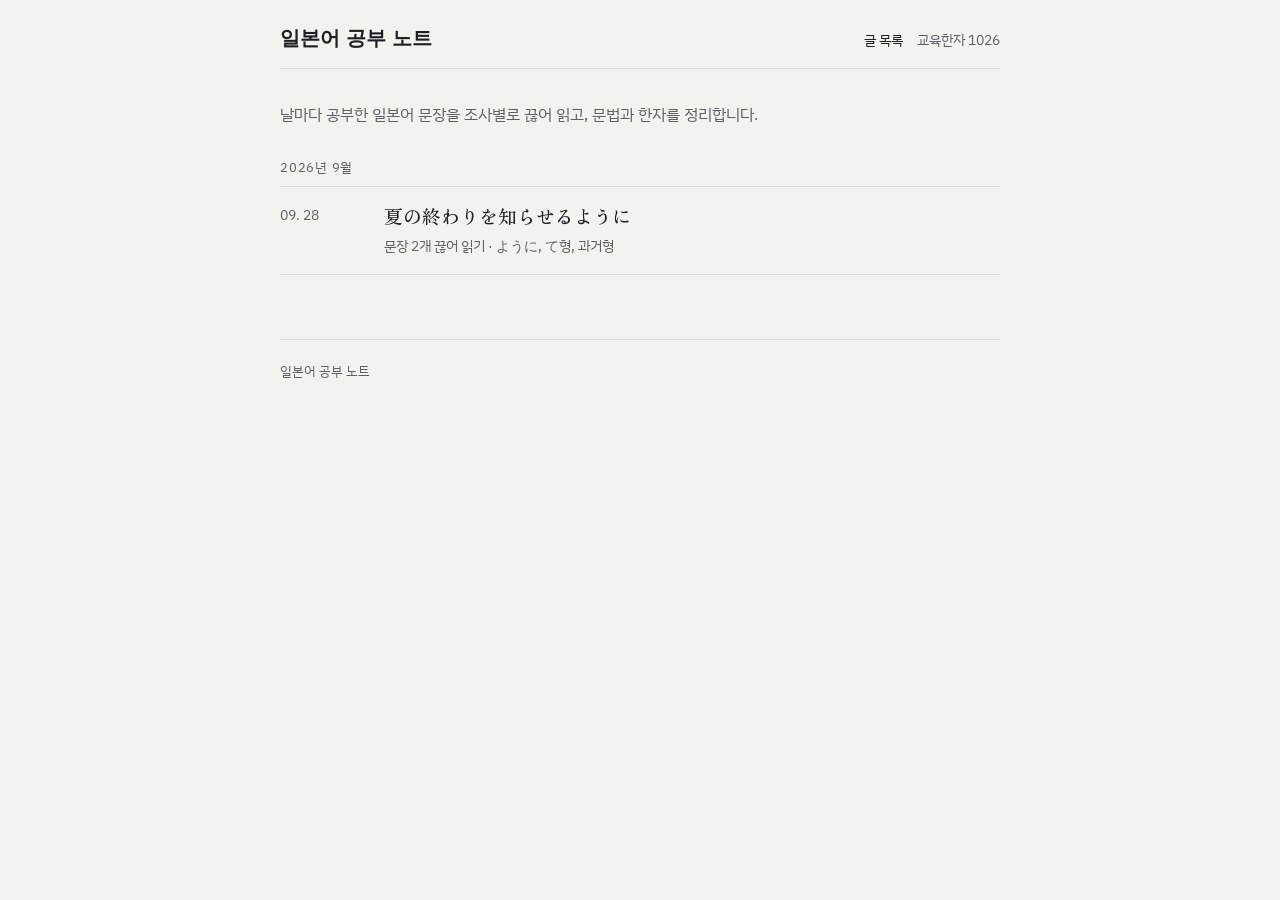
==== index.html @ adbd5340 "일본어 공부 노트 첫 글과 교육한자 1026 단어장 Co-Authored-By: Claude Opus 5.5 <noreply@anthropic.com>" ====
<!doctype html>
<html lang="ko">
<head>
<meta charset="utf-8">
<meta name="viewport" content="width=device-width,initial-scale=1">
<title>일본어 공부 노트</title>
<meta name="description" content="날마다 공부한 일본어 문장을 끊어 읽고 문법과 한자를 정리하는 노트.">
<link rel="preconnect" href="https://fonts.googleapis.com">
<link rel="preconnect" href="https://fonts.gstatic.com" crossorigin>
<link rel="stylesheet" href="https://fonts.googleapis.com/css2?family=Zen+Old+Mincho:wght@500;700&family=IBM+Plex+Sans+KR:wght@400;500;600&display=swap">
<link rel="stylesheet" href="style.css">
</head>
<body>
<div class="wrap">
<header class="site">
  <a class="name" href="./">일본어 공부 노트</a>
  <nav><a href="./" aria-current="page">글 목록</a><a href="kanji/">교육한자 1026</a></nav>
</header>

<main>
  <p class="intro">날마다 공부한 일본어 문장을 조사별로 끊어 읽고, 문법과 한자를 정리합니다.</p>

  <!-- 새 글은 해당 월 목록 맨 위에 추가 -->
  <p class="month">2026년 9월</p>
  <ul class="posts">
    <li><a href="posts/2026-09-28.html">
      <time datetime="2026-09-28">09. 28</time>
      <span class="t">夏の終わりを知らせるように</span>
      <span class="d">문장 2개 끊어 읽기 · ように, て형, 과거형</span>
    </a></li>
  </ul>
</main>

<footer>일본어 공부 노트</footer>
</div>
</body>
</html>
---- style.css ----
:root{
  --paper:#F2F3EF; --sheet:#FBFBF8; --ink:#1C2024; --ink2:#5A6067; --line:#D9DCD5;
  --ai:#2E4E7E; --ai-soft:#E3E9F2; --shu:#B8432F; --shu-soft:#F5E3DF; --moss:#4D6B3C; --moss-soft:#E4ECDD;
  --mincho:"Zen Old Mincho","Hiragino Mincho ProN","Yu Mincho","Noto Serif JP",serif;
  --sans:"IBM Plex Sans KR","Apple SD Gothic Neo","Hiragino Sans","Noto Sans KR",sans-serif;
  color-scheme:light;
}
@media (prefers-color-scheme:dark){:root{
  color-scheme:dark;--paper:#14171A;--sheet:#1C2024;--ink:#E7E8E3;--ink2:#9AA0A6;--line:#30353B;
  --ai:#8EAAD8;--ai-soft:#223149;--shu:#E0735E;--shu-soft:#3A2420;--moss:#9CC285;--moss-soft:#243020;}}
*{box-sizing:border-box}
html{-webkit-text-size-adjust:100%}
body{margin:0;background:var(--paper);color:var(--ink);font-family:var(--sans);font-size:16px;line-height:1.7;padding-inline:16px}
a{color:var(--ai)}
a:focus-visible{outline:2px solid var(--ai);outline-offset:2px}
.wrap{max-width:720px;margin:0 auto}
.site{display:flex;align-items:baseline;gap:16px;flex-wrap:wrap;padding-block:20px 14px;border-bottom:1px solid var(--line)}
.site .name{font-family:var(--mincho);font-weight:700;font-size:20px;color:var(--ink);text-decoration:none}
.site nav{display:flex;gap:14px;margin-left:auto;font-size:14px}
.site nav a{color:var(--ink2);text-decoration:none}
.site nav a:hover,.site nav a[aria-current]{color:var(--ink)}
main{padding-block:32px 64px}
footer{border-top:1px solid var(--line);padding-block:20px 32px;font-size:13px;color:var(--ink2)}

/* 글 목록 */
.intro{color:var(--ink2);margin:0 0 28px}
.month{font-size:13px;color:var(--ink2);letter-spacing:.06em;margin:28px 0 8px}
.posts{list-style:none;margin:0;padding:0;border-top:1px solid var(--line)}
.posts li{border-bottom:1px solid var(--line)}
.posts a{display:grid;grid-template-columns:5.5em 1fr;gap:4px 16px;padding:16px 0;text-decoration:none;color:var(--ink)}
.posts time{font-size:14px;color:var(--ink2);font-variant-numeric:tabular-nums}
.posts .t{font-family:var(--mincho);font-size:19px;font-weight:500;line-height:1.4}
.posts .d{grid-column:2;font-size:14px;color:var(--ink2)}
.posts a:hover .t{color:var(--ai)}

/* 글 본문 */
.post-head{margin-bottom:36px}
.post-head time{font-size:14px;color:var(--ink2);font-variant-numeric:tabular-nums}
.post-head h1{font-family:var(--mincho);font-weight:700;font-size:30px;line-height:1.35;margin:6px 0 10px;text-wrap:balance}
.post-head p{color:var(--ink2);margin:0}
.tags{display:flex;gap:6px;flex-wrap:wrap;margin-top:12px}
.tags span{font-size:12px;border:1px solid var(--line);border-radius:999px;padding:2px 10px;color:var(--ink2)}
h2{font-size:14px;letter-spacing:.06em;color:var(--ink2);font-weight:600;margin:40px 0 12px}
h3{font-size:17px;margin:28px 0 8px}
.sentence{background:var(--sheet);border:1px solid var(--line);border-radius:10px;padding:22px 20px;margin:0 0 20px}
.jp{font-family:var(--mincho);font-size:26px;line-height:2.1;margin:0}
.jp ruby rt{font-family:var(--sans);font-size:11px;color:var(--ink2);letter-spacing:.02em}
.ko{margin:6px 0 0;color:var(--ink2)}
.seg{display:flex;flex-wrap:wrap;gap:6px;margin:18px 0 0;padding:0;list-style:none}
.seg li{font-family:var(--mincho);font-size:19px;border-radius:6px;padding:3px 10px;line-height:1.5}
.seg .n{background:var(--ai-soft);color:var(--ai)}
.seg .p{background:var(--shu-soft);color:var(--shu)}
.seg .v{background:var(--moss-soft);color:var(--moss)}
.seg .a{border:1px solid var(--line);color:var(--ink)}
.legend{display:flex;gap:14px;flex-wrap:wrap;font-size:13px;color:var(--ink2);margin:0 0 16px}
.legend i{display:inline-block;width:10px;height:10px;border-radius:3px;margin-right:5px;vertical-align:-1px}
.tbl{overflow-x:auto;margin:0 0 8px}
table{border-collapse:collapse;width:100%;font-size:15px}
th,td{text-align:left;padding:9px 10px;border-bottom:1px solid var(--line);vertical-align:top}
th{font-size:12px;color:var(--ink2);font-weight:600;letter-spacing:.04em}
td.w{font-family:var(--mincho);font-size:18px;white-space:nowrap}
td.r{color:var(--ai);white-space:nowrap}
.point{margin:0 0 18px}
.point p{margin:4px 0}
.point ul{margin:4px 0;padding-left:20px}
.eg{font-family:var(--mincho)}
.kanji{display:grid;grid-template-columns:repeat(auto-fill,minmax(150px,1fr));gap:8px}
.kanji div{background:var(--sheet);border:1px solid var(--line);border-radius:8px;padding:12px;display:grid;grid-template-columns:auto 1fr;gap:0 12px;align-items:center}
.kanji b{font-family:var(--mincho);font-size:34px;font-weight:500;grid-row:span 2;line-height:1}
.kanji span{font-size:14px}
.kanji small{font-size:12px;color:var(--ink2)}
.pager{display:flex;justify-content:space-between;gap:12px;margin-top:48px;font-size:14px}
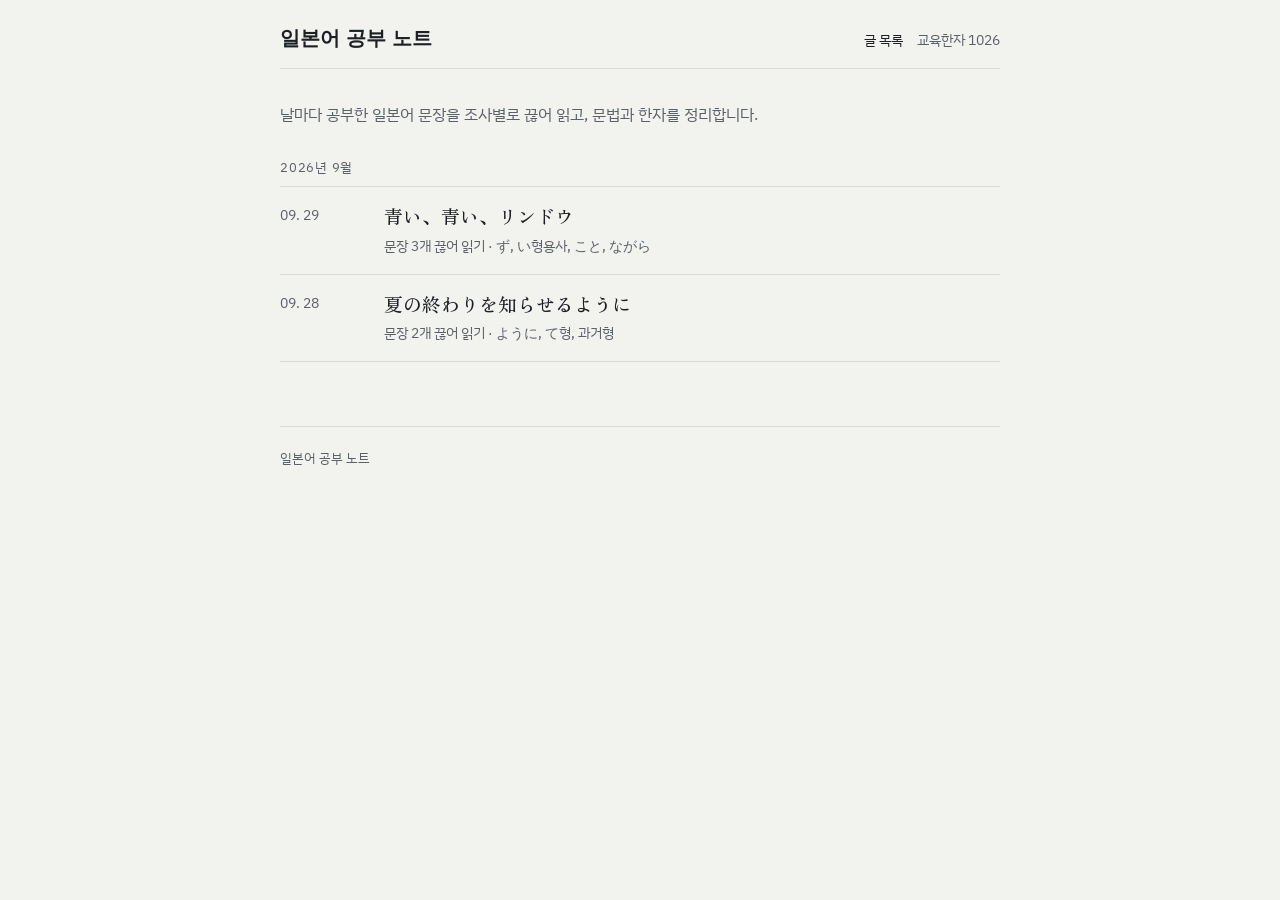
==== commit a1b36d89: "青い、青い、リンドウ 글 추가 Co-Authored-By: Claude Opus 5.5 <noreply@anthropic.com>" ====
--- a/index.html
+++ b/index.html
@@ -23,6 +23,11 @@
   <!-- 새 글은 해당 월 목록 맨 위에 추가 -->
   <p class="month">2026년 9월</p>
   <ul class="posts">
+    <li><a href="posts/2026-09-29.html">
+      <time datetime="2026-09-29">09. 29</time>
+      <span class="t">青い、青い、リンドウ</span>
+      <span class="d">문장 3개 끊어 읽기 · ず, い형용사, こと, ながら</span>
+    </a></li>
     <li><a href="posts/2026-09-28.html">
       <time datetime="2026-09-28">09. 28</time>
       <span class="t">夏の終わりを知らせるように</span>
--- a/style.css
+++ b/style.css
@@ -70,3 +70,11 @@
 .kanji span{font-size:14px}
 .kanji small{font-size:12px;color:var(--ink2)}
 .pager{display:flex;justify-content:space-between;gap:12px;margin-top:48px;font-size:14px}
+
+/* 읽기 숨김: 호버·포커스·탭하면 보임 */
+.hv{cursor:help;text-decoration:underline dotted var(--ink2);text-underline-offset:5px;border-radius:3px}
+.hv rt{visibility:hidden;font-family:var(--sans);font-size:.55em;color:var(--ai)}
+.hv:hover rt,.hv:focus-visible rt,.hv.on rt{visibility:visible}
+.hv:focus-visible{outline:2px solid var(--ai);outline-offset:2px}
+.point p,.point li,td{line-height:2.3}
+.hint-yomi{font-size:13px;color:var(--ink2);margin:0 0 6px}
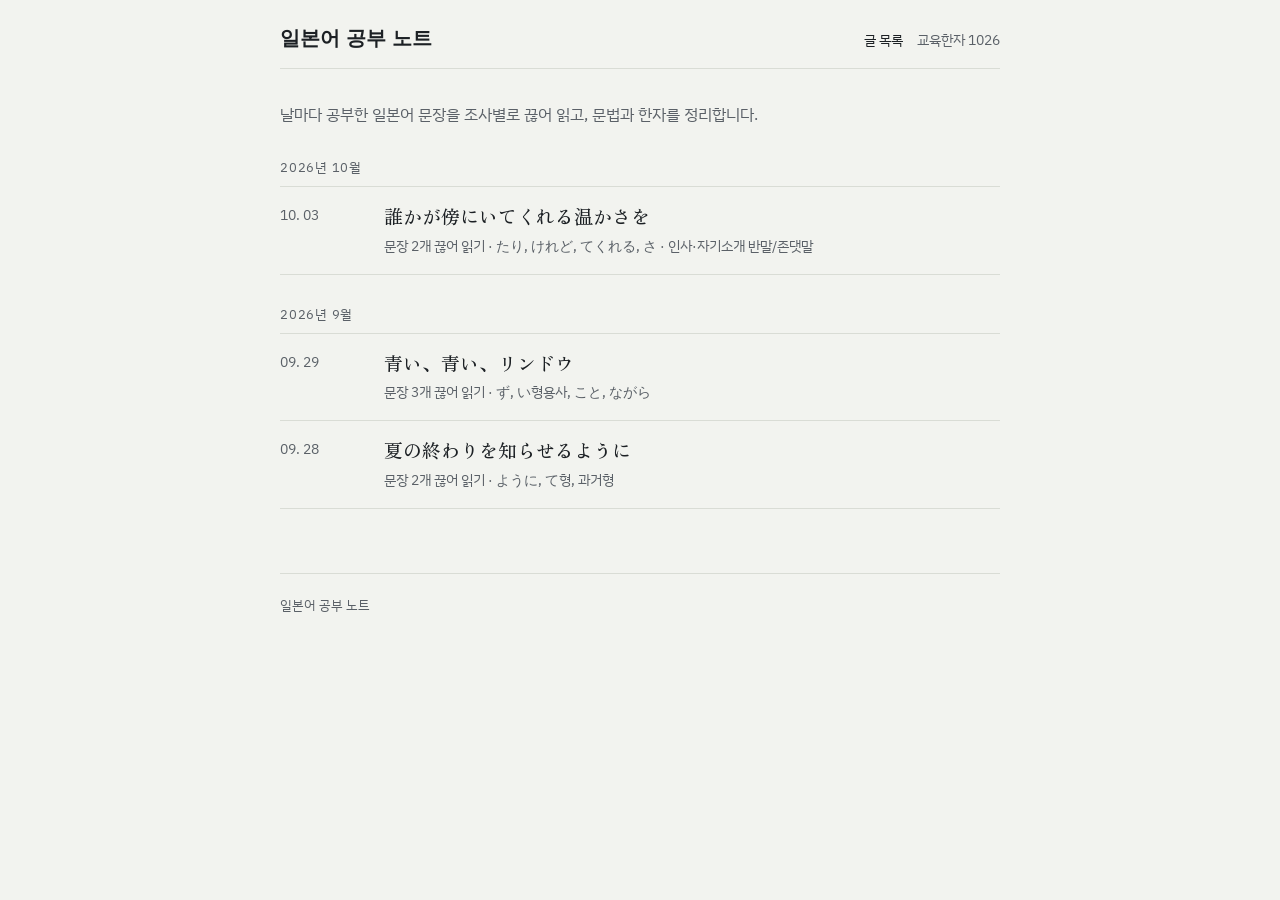
==== commit 61dbcbf2: "誰かが傍にいてくれる温かさを 글 추가 (인사·자기소개 반말/존댓말 포함) Co-Authored-By: Claude Opus 5.5 <noreply@anthropic.com>" ====
--- a/index.html
+++ b/index.html
@@ -21,6 +21,15 @@
   <p class="intro">날마다 공부한 일본어 문장을 조사별로 끊어 읽고, 문법과 한자를 정리합니다.</p>
 
   <!-- 새 글은 해당 월 목록 맨 위에 추가 -->
+  <p class="month">2026년 10월</p>
+  <ul class="posts">
+    <li><a href="posts/2026-10-03.html">
+      <time datetime="2026-10-03">10. 03</time>
+      <span class="t">誰かが傍にいてくれる温かさを</span>
+      <span class="d">문장 2개 끊어 읽기 · たり, けれど, てくれる, さ · 인사·자기소개 반말/존댓말</span>
+    </a></li>
+  </ul>
+
   <p class="month">2026년 9월</p>
   <ul class="posts">
     <li><a href="posts/2026-09-29.html">
--- a/style.css
+++ b/style.css
@@ -78,3 +78,4 @@
 .hv:focus-visible{outline:2px solid var(--ai);outline-offset:2px}
 .point p,.point li,td{line-height:2.3}
 .hint-yomi{font-size:13px;color:var(--ink2);margin:0 0 6px}
+.lv{display:inline-block;font-size:12px;color:var(--ink2);border:1px solid var(--line);border-radius:999px;padding:0 10px;margin:0 0 6px}
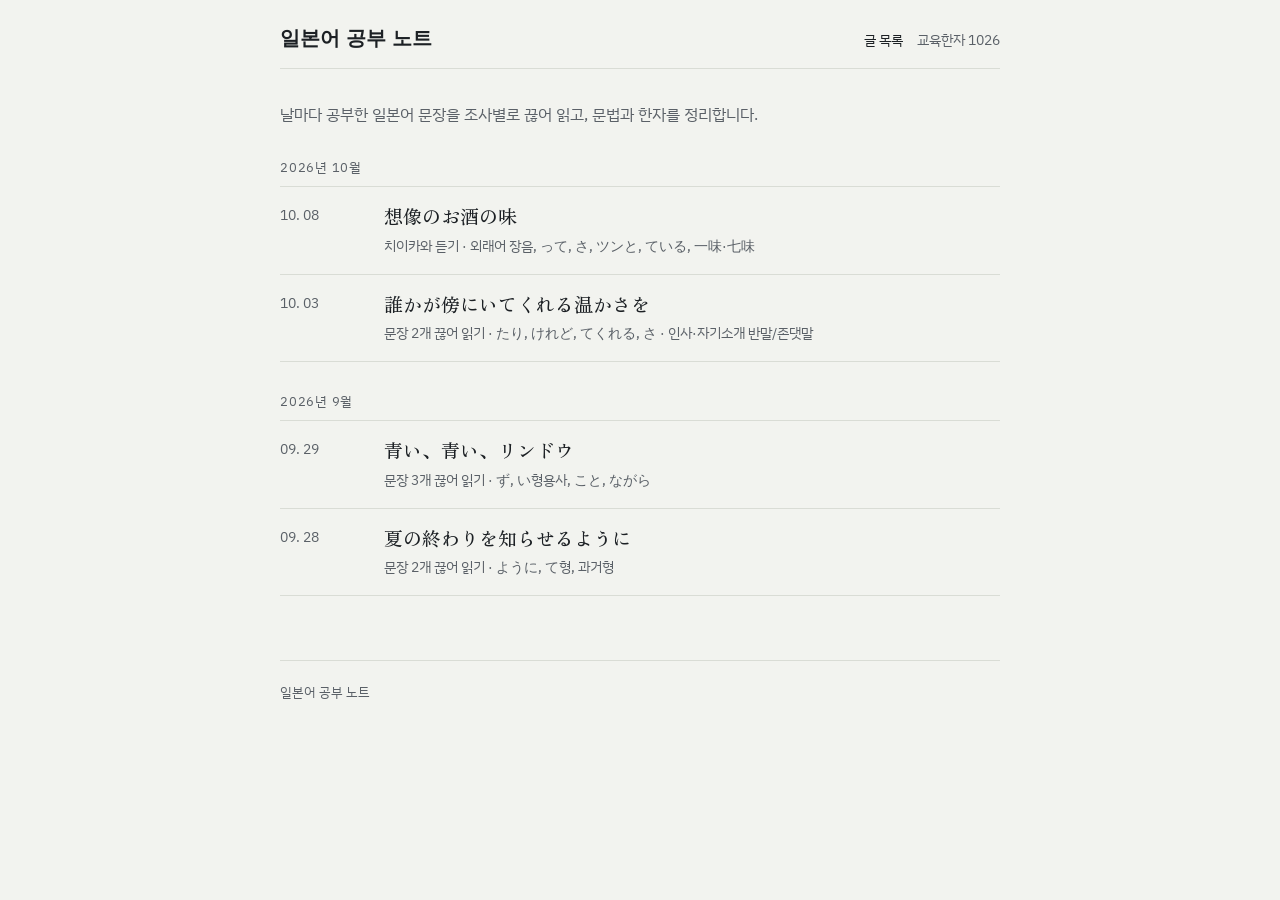
==== commit c1554e18: "想像のお酒の味 글 추가 (치이카와 듣기 표현) Co-Authored-By: Claude Opus 5.5 <noreply@anthropic.com>" ====
--- a/index.html
+++ b/index.html
@@ -23,6 +23,11 @@
   <!-- 새 글은 해당 월 목록 맨 위에 추가 -->
   <p class="month">2026년 10월</p>
   <ul class="posts">
+    <li><a href="posts/2026-10-08.html">
+      <time datetime="2026-10-08">10. 08</time>
+      <span class="t">想像のお酒の味</span>
+      <span class="d">치이카와 듣기 · 외래어 장음, って, さ, ツンと, ている, 一味·七味</span>
+    </a></li>
     <li><a href="posts/2026-10-03.html">
       <time datetime="2026-10-03">10. 03</time>
       <span class="t">誰かが傍にいてくれる温かさを</span>
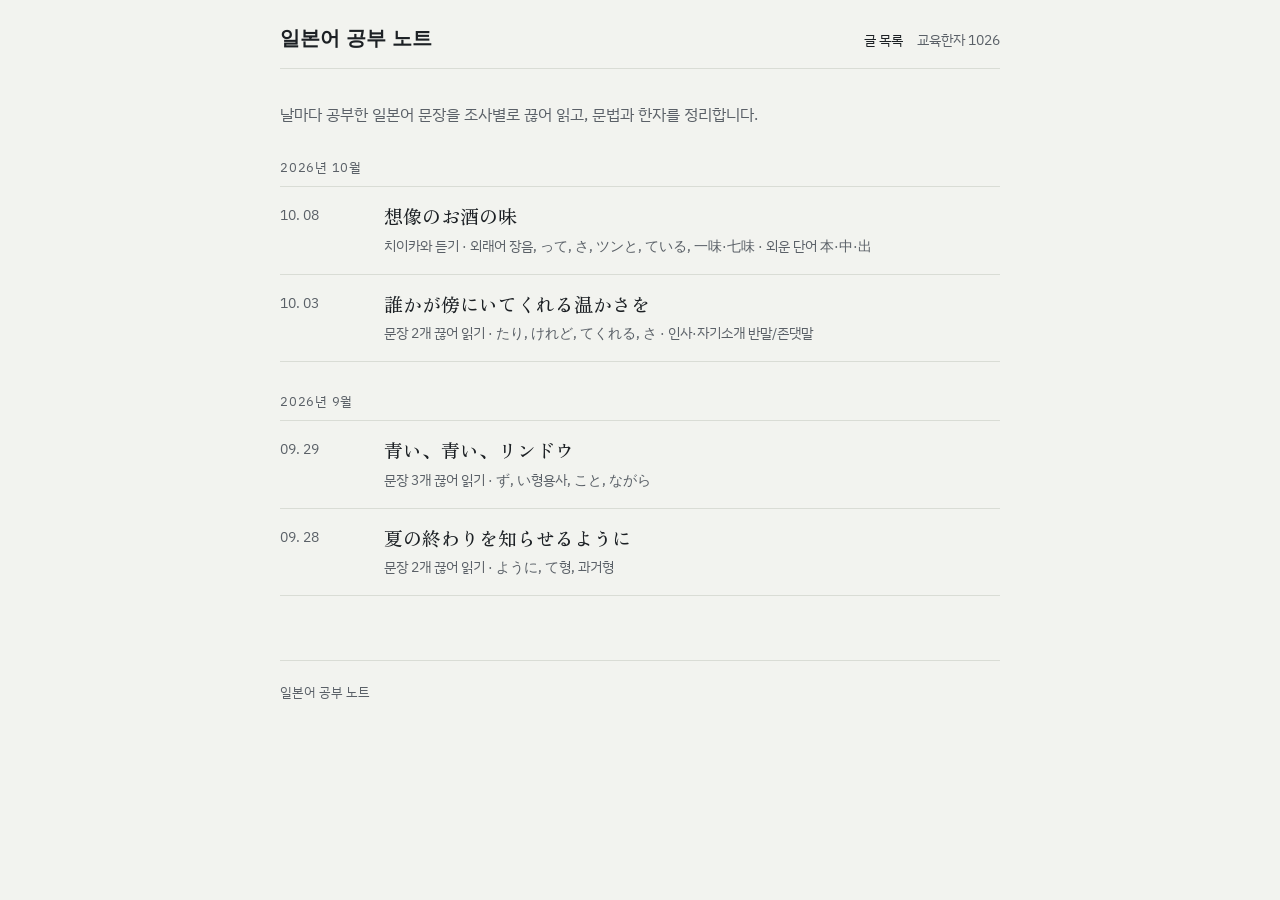
==== commit 7776c2ed: "10-08 글에 외운 단어(本·中·出) 추가 Co-Authored-By: Claude Opus 5.5 <noreply@anthropic.com>" ====
--- a/index.html
+++ b/index.html
@@ -26,7 +26,7 @@
     <li><a href="posts/2026-10-08.html">
       <time datetime="2026-10-08">10. 08</time>
       <span class="t">想像のお酒の味</span>
-      <span class="d">치이카와 듣기 · 외래어 장음, って, さ, ツンと, ている, 一味·七味</span>
+      <span class="d">치이카와 듣기 · 외래어 장음, って, さ, ツンと, ている, 一味·七味 · 외운 단어 本·中·出</span>
     </a></li>
     <li><a href="posts/2026-10-03.html">
       <time datetime="2026-10-03">10. 03</time>
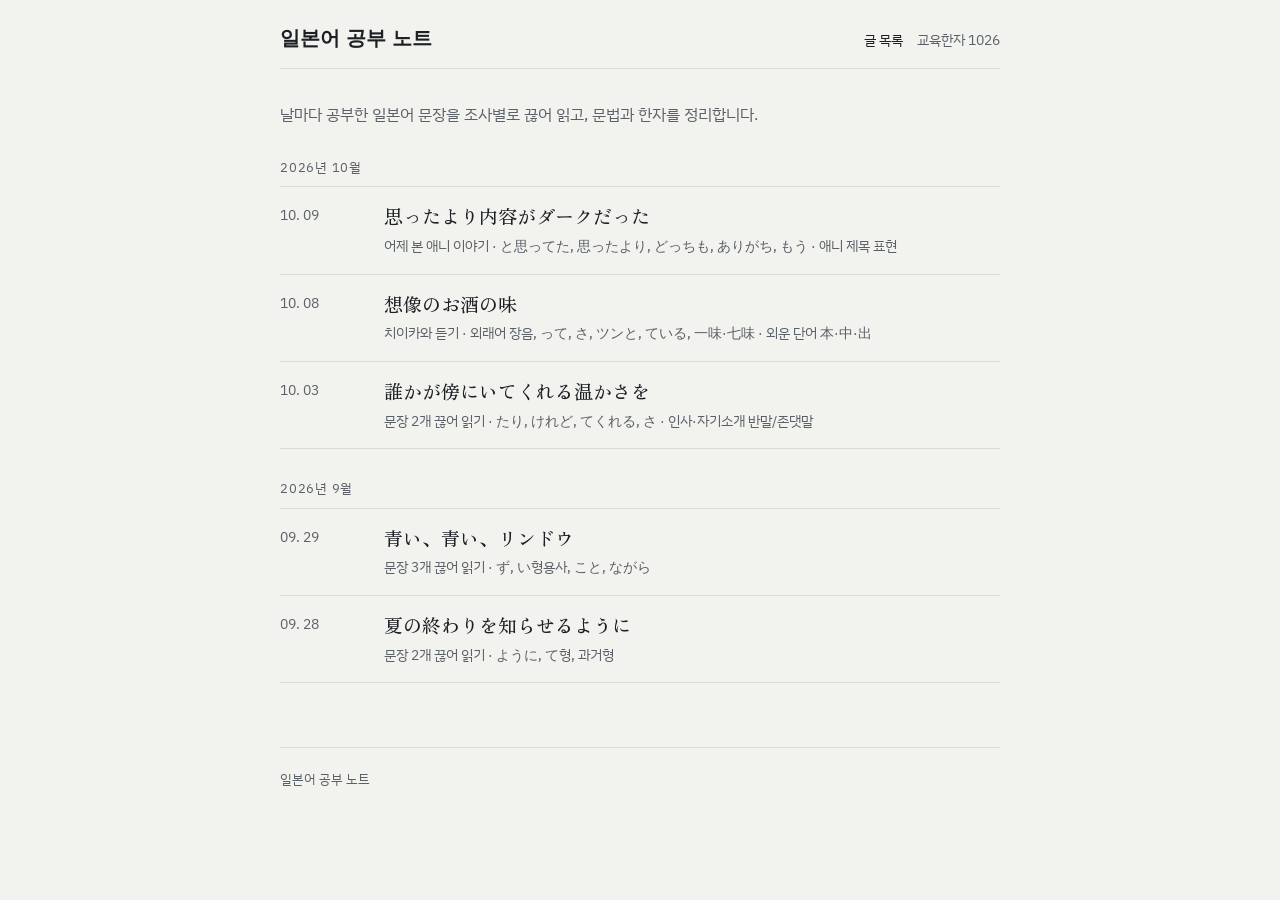
==== commit 0042c92a: "10-09 글 추가: 思ったより内容がダークだった (애니 이미지 2장) Co-Authored-By: Claude Opus 5.5 <noreply@anthropic.com>" ====
--- a/index.html
+++ b/index.html
@@ -23,6 +23,11 @@
   <!-- 새 글은 해당 월 목록 맨 위에 추가 -->
   <p class="month">2026년 10월</p>
   <ul class="posts">
+    <li><a href="posts/2026-10-09.html">
+      <time datetime="2026-10-09">10. 09</time>
+      <span class="t">思ったより内容がダークだった</span>
+      <span class="d">어제 본 애니 이야기 · と思ってた, 思ったより, どっちも, ありがち, もう · 애니 제목 표현</span>
+    </a></li>
     <li><a href="posts/2026-10-08.html">
       <time datetime="2026-10-08">10. 08</time>
       <span class="t">想像のお酒の味</span>
--- a/style.css
+++ b/style.css
@@ -79,3 +79,11 @@
 .point p,.point li,td{line-height:2.3}
 .hint-yomi{font-size:13px;color:var(--ink2);margin:0 0 6px}
 .lv{display:inline-block;font-size:12px;color:var(--ink2);border:1px solid var(--line);border-radius:999px;padding:0 10px;margin:0 0 6px}
+
+/* 소리 내어 읽기 */
+.say-bar{display:flex;gap:6px;margin:10px 0 0}
+.say{display:inline-flex;align-items:center;gap:5px;font:500 13px var(--sans);color:var(--ai);background:var(--ai-soft);border:0;border-radius:999px;padding:5px 12px;cursor:pointer}
+.say:hover{filter:brightness(.96)}
+.say:focus-visible{outline:2px solid var(--ai);outline-offset:2px}
+.sayable{cursor:pointer}
+.sayable:hover{color:var(--ai)}
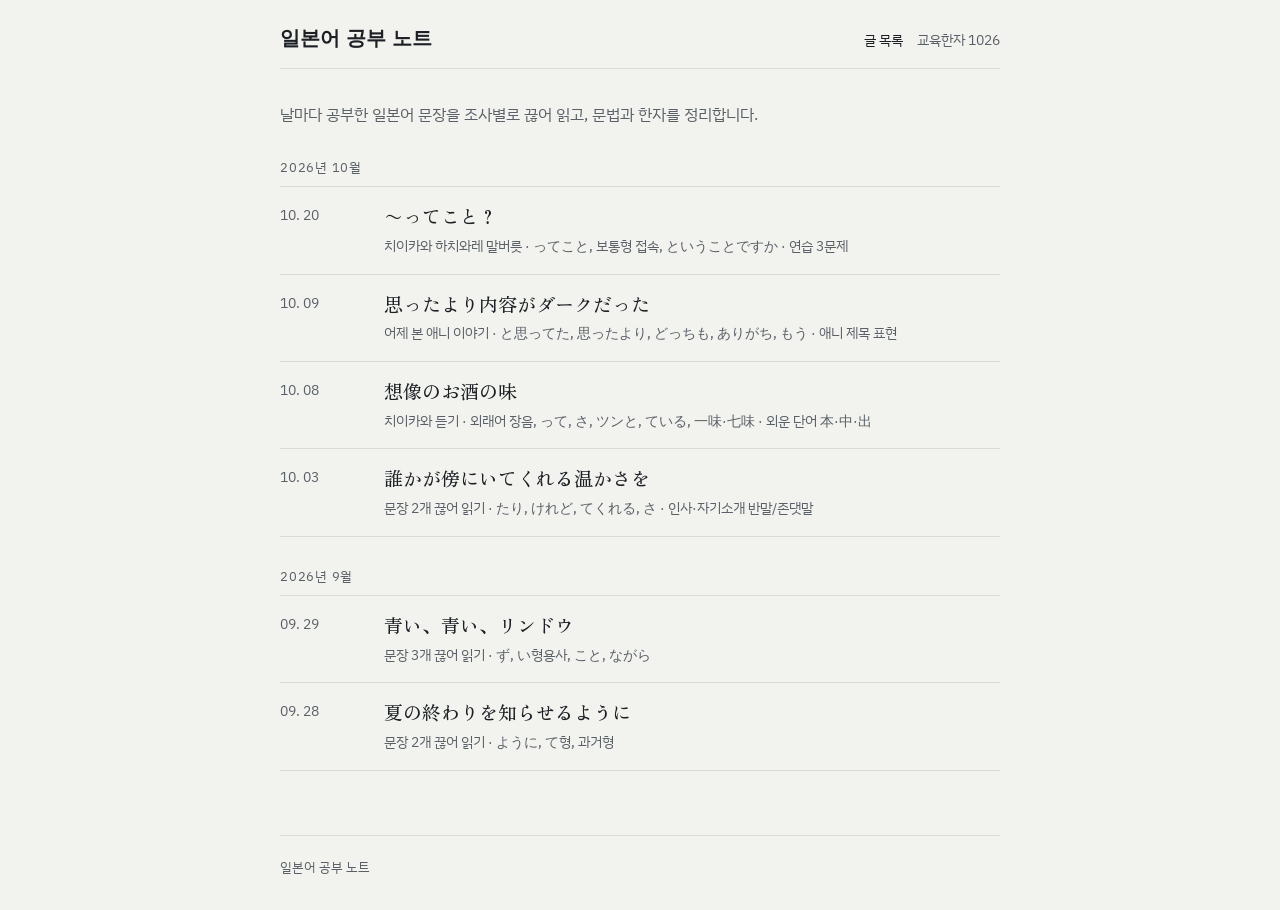
==== commit 3bc43268: "10-20 글 추가: 〜ってこと？ Co-Authored-By: Claude Opus 5.5 <noreply@anthropic.com>" ====
--- a/index.html
+++ b/index.html
@@ -23,6 +23,11 @@
   <!-- 새 글은 해당 월 목록 맨 위에 추가 -->
   <p class="month">2026년 10월</p>
   <ul class="posts">
+    <li><a href="posts/2026-10-20.html">
+      <time datetime="2026-10-20">10. 20</time>
+      <span class="t">〜ってこと？</span>
+      <span class="d">치이카와 하치와레 말버릇 · ってこと, 보통형 접속, ということですか · 연습 3문제</span>
+    </a></li>
     <li><a href="posts/2026-10-09.html">
       <time datetime="2026-10-09">10. 09</time>
       <span class="t">思ったより内容がダークだった</span>
--- a/style.css
+++ b/style.css
@@ -87,3 +87,5 @@
 .say:focus-visible{outline:2px solid var(--ai);outline-offset:2px}
 .sayable{cursor:pointer}
 .sayable:hover{color:var(--ai)}
+.jp .sl{font-family:var(--sans);font-size:.7em;color:var(--ink2);opacity:.5;margin:0 .3em}
+.jp .ch{white-space:nowrap}
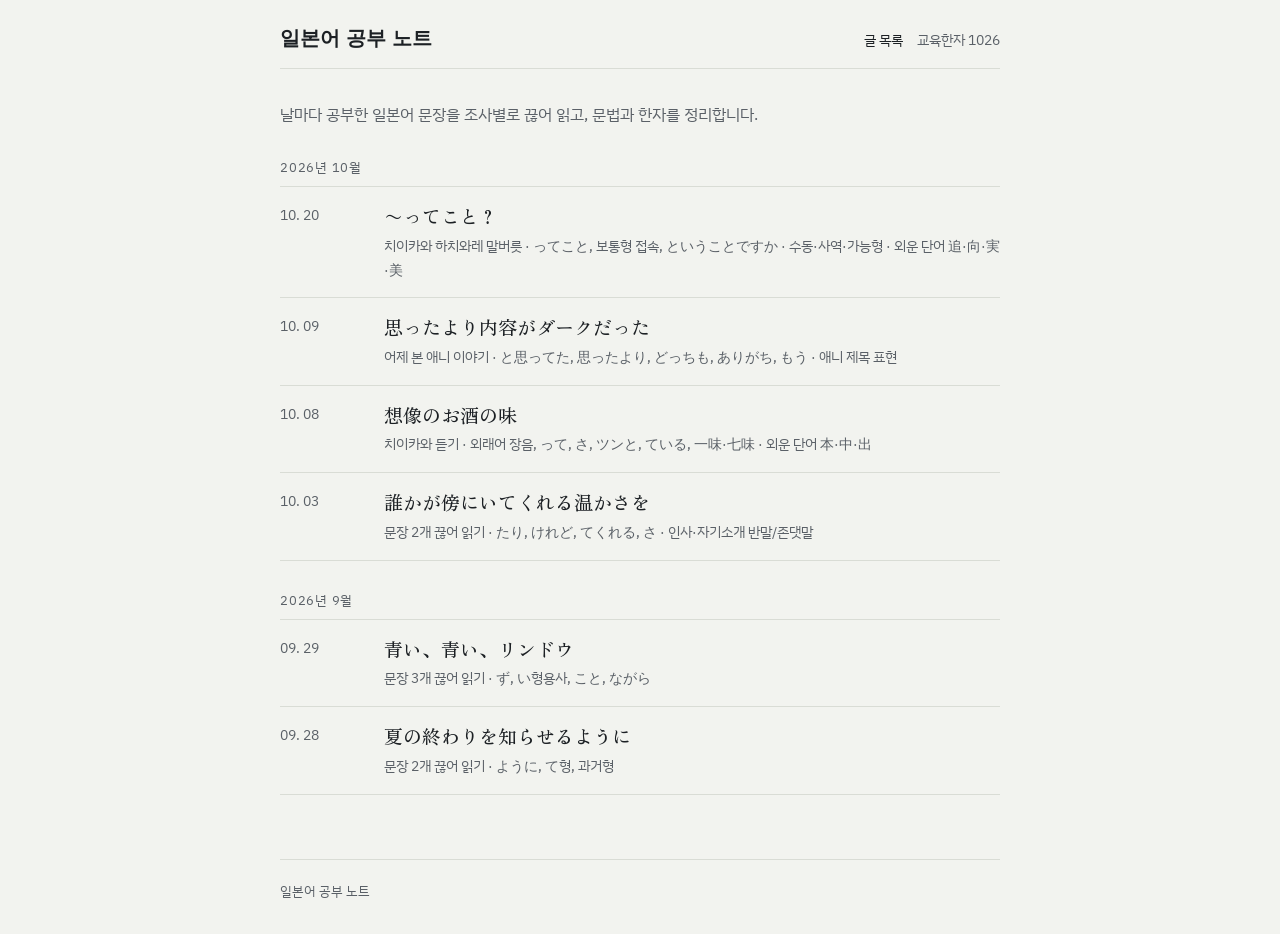
==== commit 16eefb28: "10-20 글에 追·向·実·美 한자와 예문, 수동·사역·가능형 추가 Co-Authored-By: Claude Opus 5.5 <noreply@anthropic.com>" ====
--- a/index.html
+++ b/index.html
@@ -26,7 +26,7 @@
     <li><a href="posts/2026-10-20.html">
       <time datetime="2026-10-20">10. 20</time>
       <span class="t">〜ってこと？</span>
-      <span class="d">치이카와 하치와레 말버릇 · ってこと, 보통형 접속, ということですか · 연습 3문제</span>
+      <span class="d">치이카와 하치와레 말버릇 · ってこと, 보통형 접속, ということですか · 수동·사역·가능형 · 외운 단어 追·向·実·美</span>
     </a></li>
     <li><a href="posts/2026-10-09.html">
       <time datetime="2026-10-09">10. 09</time>
